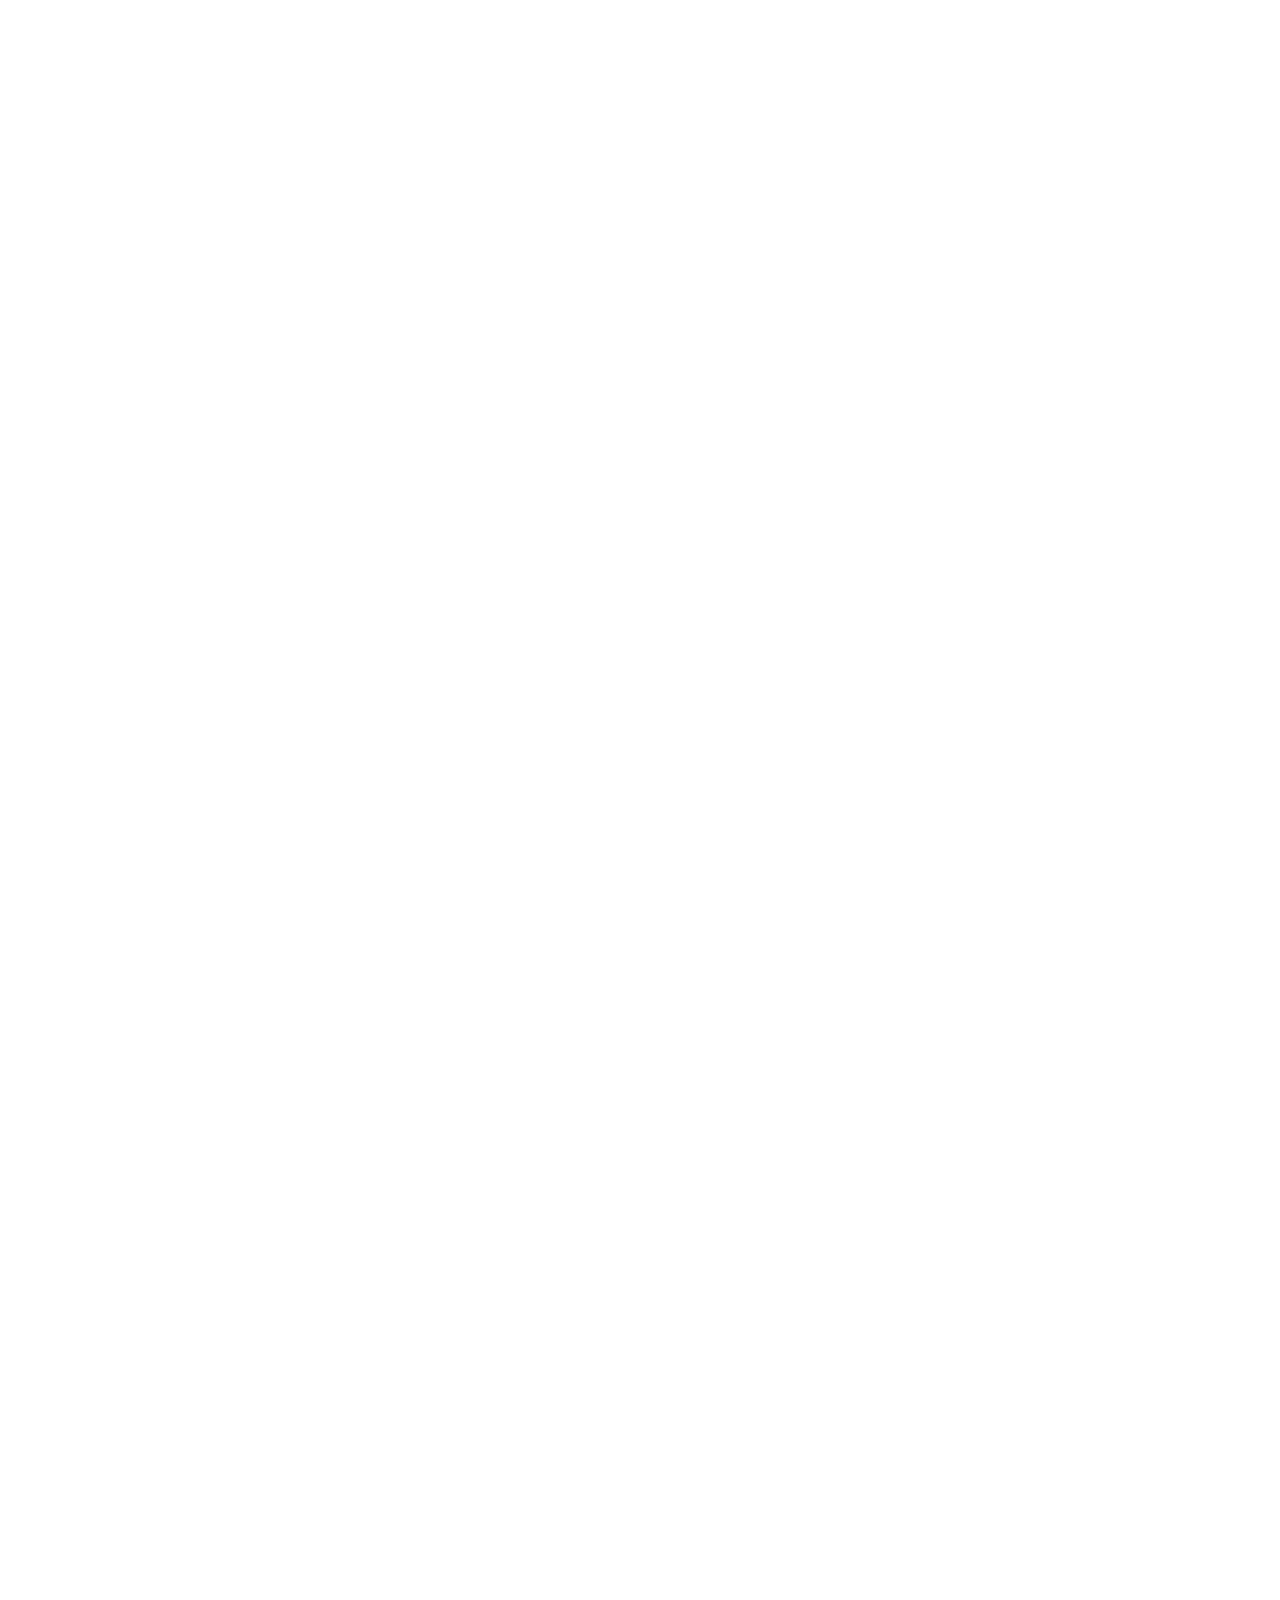
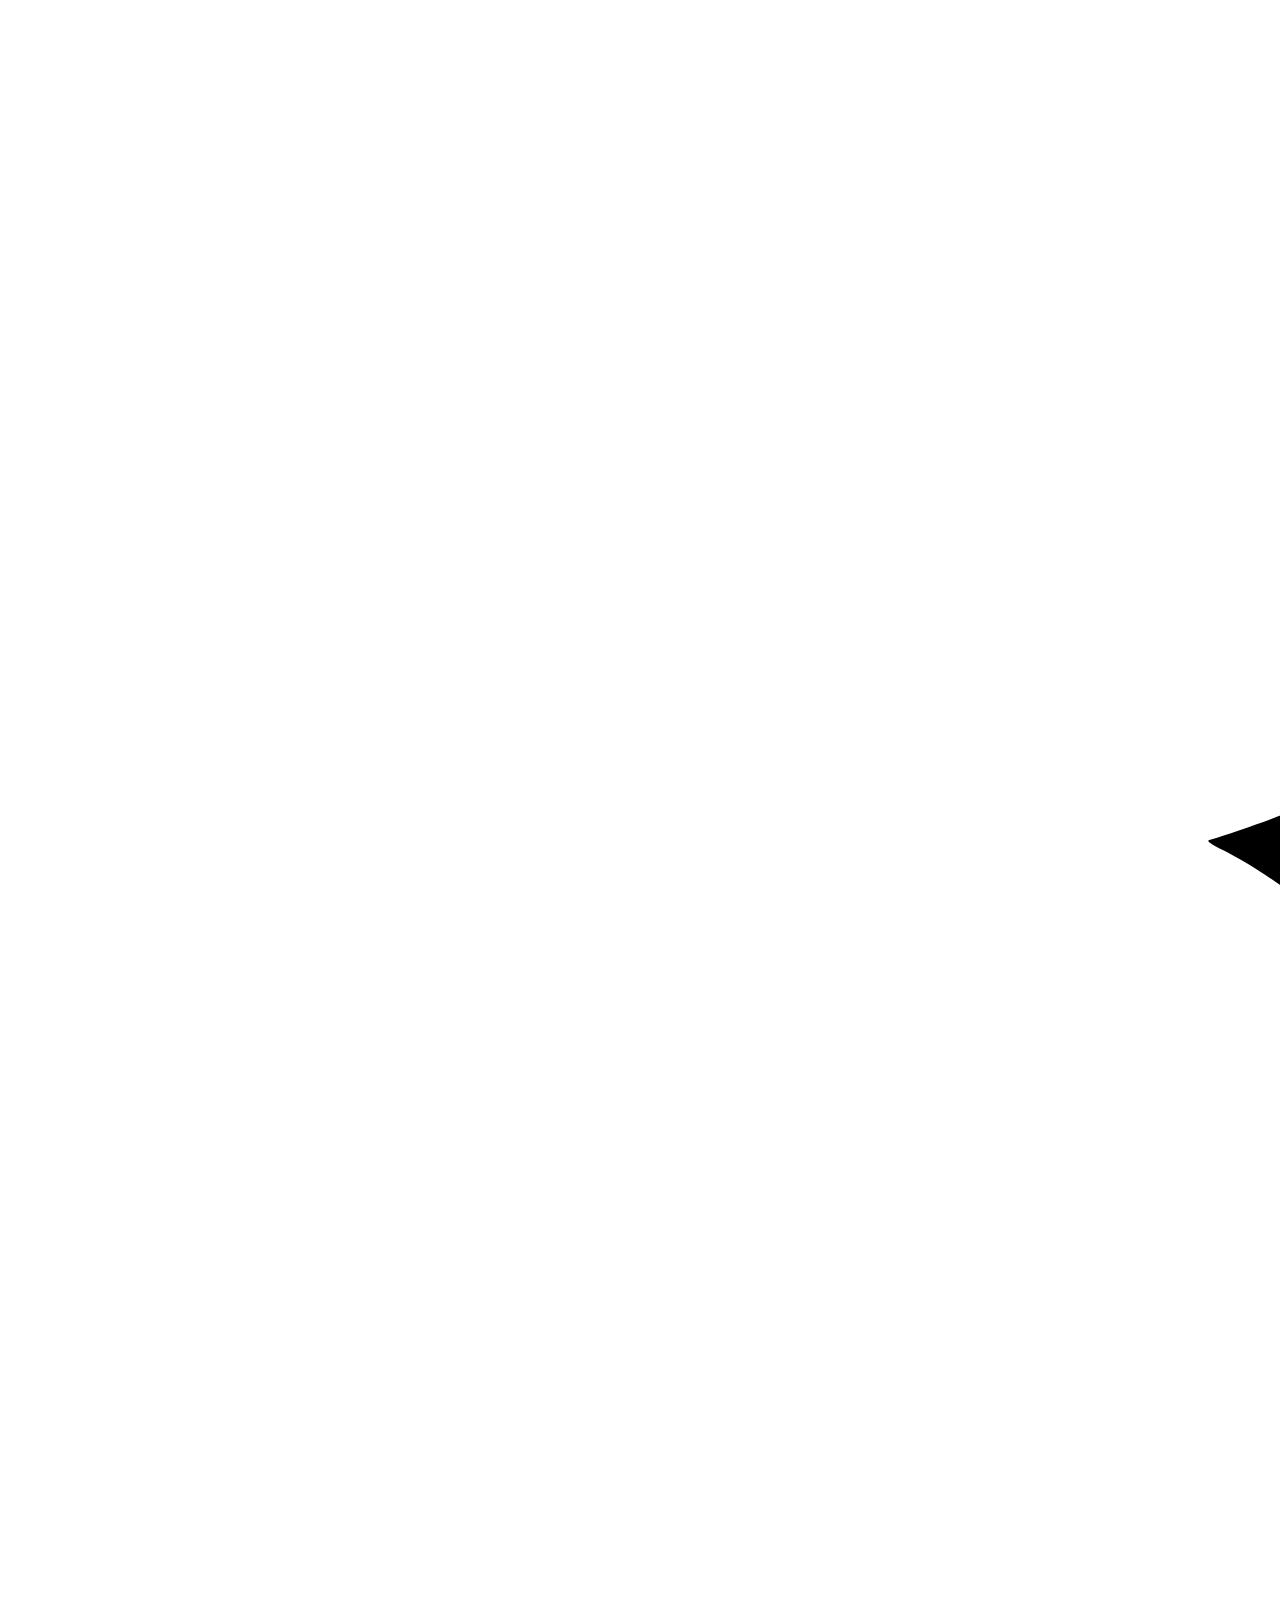
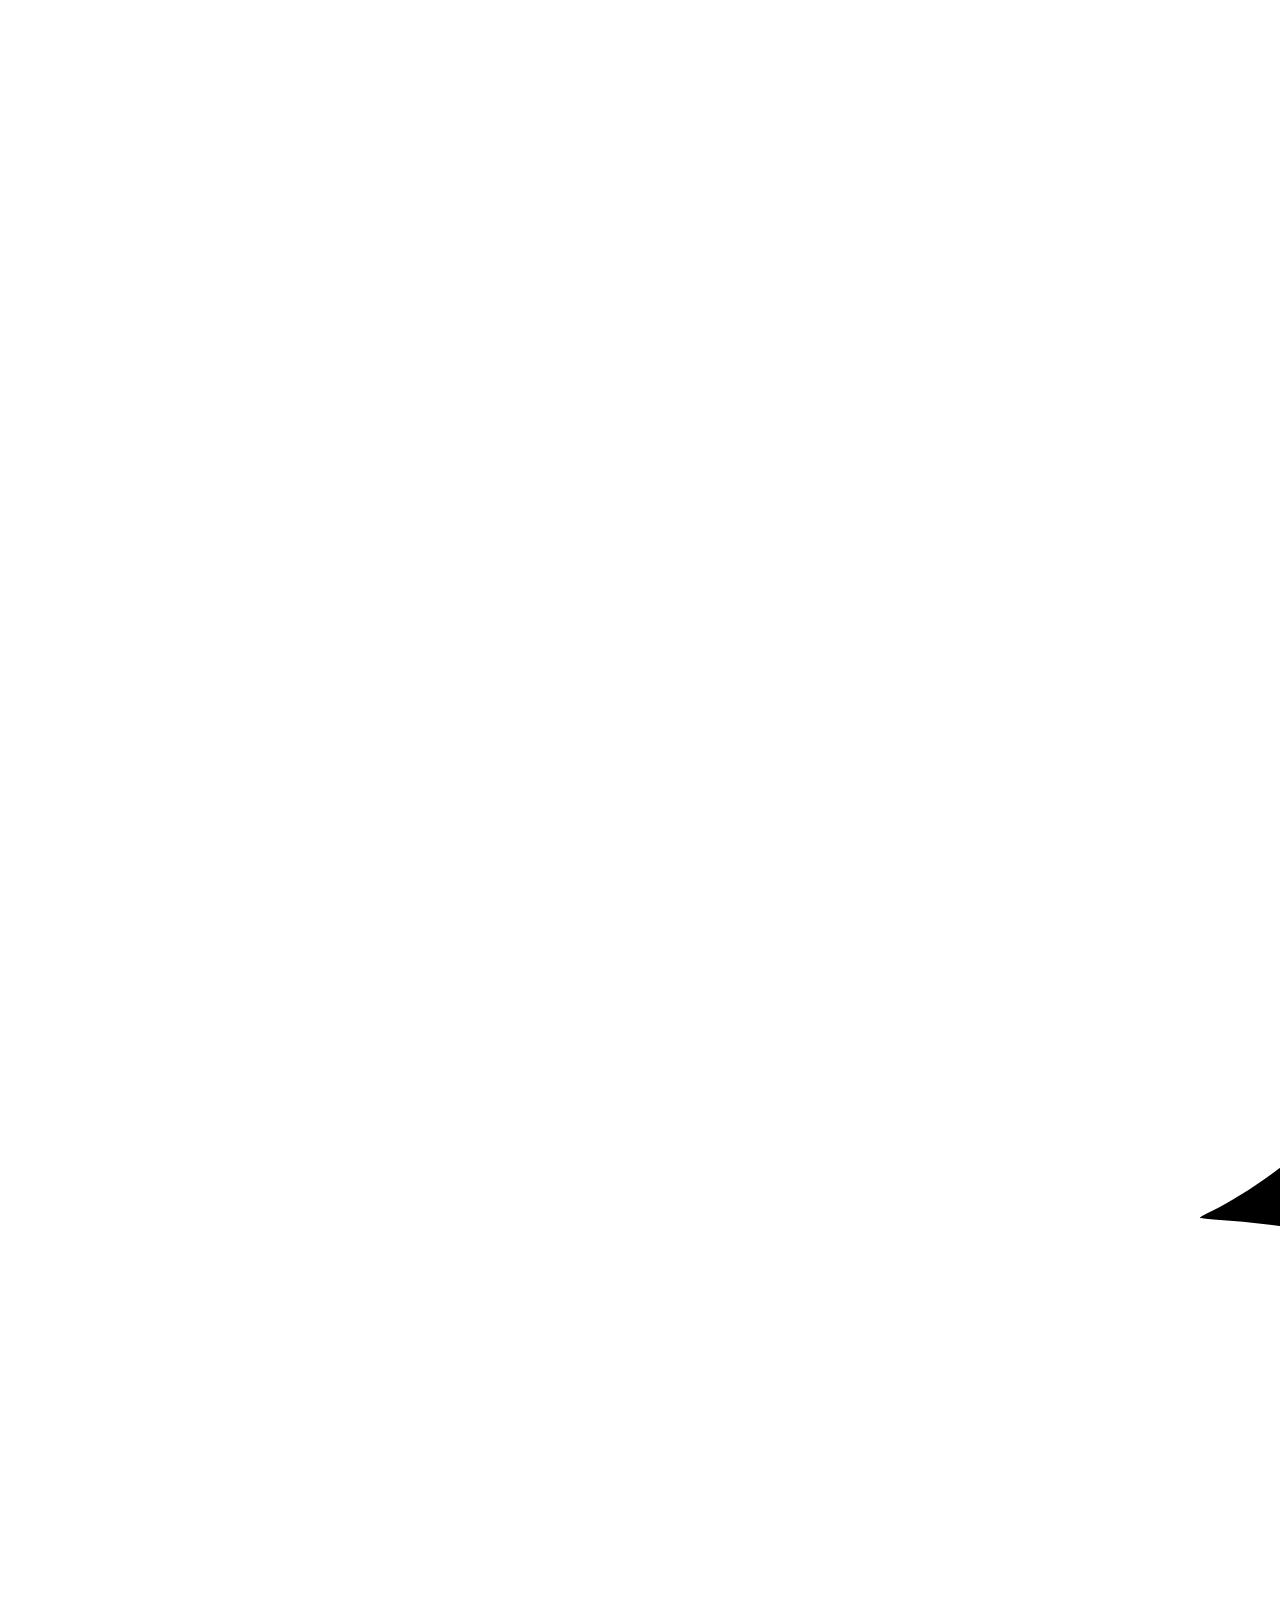
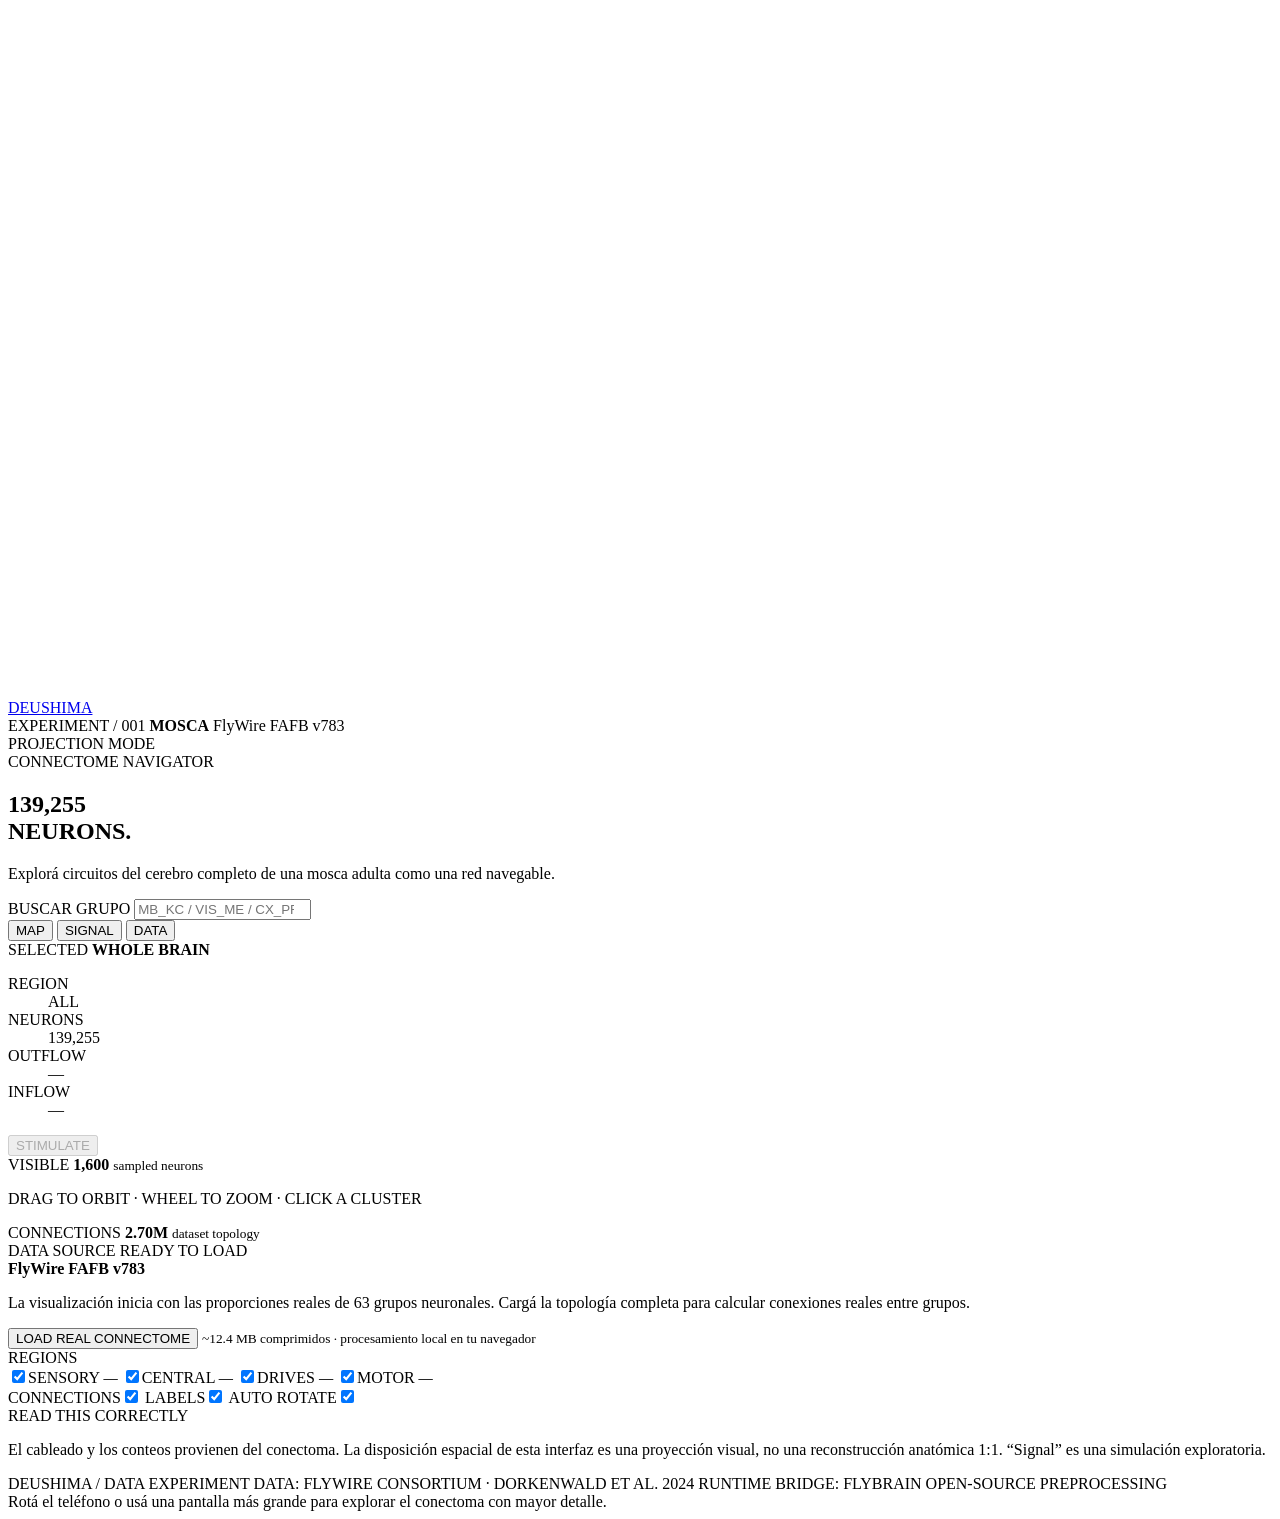
==== mosca/index.html @ bc93c28a "Add MOSCA connectome experiment page" ====
<!doctype html>
<html lang="es">
<head>
  <meta charset="utf-8">
  <meta name="viewport" content="width=device-width, initial-scale=1, viewport-fit=cover">
  <meta name="theme-color" content="#050506">
  <meta name="description" content="MOSCA — visualizador interactivo del conectoma FlyWire FAFB v783 por Deushima.">
  <title>MOSCA — Deushima / FlyWire Connectome</title>
  <script>
    (() => {
      try {
        const key = 'deushimaShutterTransition';
        if (sessionStorage.getItem(key) === 'pending') {
          sessionStorage.removeItem(key);
          document.documentElement.classList.add('is-shutter-entering');
        }
      } catch {}
    })();
  </script>
  <link rel="icon" type="image/svg+xml" href="../simbolo%20deushima.svg">
  <link rel="stylesheet" href="./style.css?v=20260912-1">
</head>
<body>
  <div class="transition" data-transition aria-hidden="true">
    <span class="transition__panel transition__panel--top"></span>
    <span class="transition__panel transition__panel--right"></span>
    <span class="transition__panel transition__panel--bottom"></span>
    <span class="transition__panel transition__panel--left"></span>
  </div>

  <div class="noise" aria-hidden="true"></div>
  <canvas id="brain" class="brain-canvas" aria-label="Visualización interactiva del conectoma de Drosophila"></canvas>

  <header class="topbar">
    <a class="brand" href="/" data-internal-link aria-label="Volver a Deushima">
      <img src="../simbolo%20deushima.svg" alt="" aria-hidden="true">
      <span>DEUSHIMA</span>
    </a>

    <div class="project-title">
      <span class="project-title__index">EXPERIMENT / 001</span>
      <strong>MOSCA</strong>
      <span>FlyWire FAFB v783</span>
    </div>

    <div class="live-state" data-live-state>
      <span class="live-state__dot"></span>
      <span data-live-copy>PROJECTION MODE</span>
    </div>
  </header>

  <main class="ui-shell">
    <aside class="panel panel--left">
      <div class="panel__eyebrow">CONNECTOME NAVIGATOR</div>
      <h1>139,255<br>NEURONS.</h1>
      <p class="panel__lede">Explorá circuitos del cerebro completo de una mosca adulta como una red navegable.</p>

      <label class="search">
        <span>BUSCAR GRUPO</span>
        <input id="search" type="search" autocomplete="off" spellcheck="false" placeholder="MB_KC / VIS_ME / CX_PFN">
      </label>
      <div id="searchResults" class="search-results" role="listbox" aria-label="Resultados"></div>

      <div class="mode-switch" aria-label="Modo de visualización">
        <button class="is-active" type="button" data-mode="map">MAP</button>
        <button type="button" data-mode="signal">SIGNAL</button>
        <button type="button" data-mode="data">DATA</button>
      </div>

      <section class="selection" data-selection>
        <span class="selection__kicker">SELECTED</span>
        <strong data-selected-name>WHOLE BRAIN</strong>
        <dl>
          <div><dt>REGION</dt><dd data-selected-region>ALL</dd></div>
          <div><dt>NEURONS</dt><dd data-selected-count>139,255</dd></div>
          <div><dt>OUTFLOW</dt><dd data-selected-out>—</dd></div>
          <div><dt>INFLOW</dt><dd data-selected-in>—</dd></div>
        </dl>
        <button class="stimulate" type="button" data-stimulate disabled>
          <span>STIMULATE</span>
          <i></i>
        </button>
      </section>
    </aside>

    <section class="viewport-hud" aria-live="polite">
      <div class="hud-stat hud-stat--left">
        <span>VISIBLE</span>
        <strong data-visible>1,600</strong>
        <small>sampled neurons</small>
      </div>
      <div class="hud-center">
        <div class="reticle" aria-hidden="true"><span></span><span></span></div>
        <p data-hint>DRAG TO ORBIT · WHEEL TO ZOOM · CLICK A CLUSTER</p>
      </div>
      <div class="hud-stat hud-stat--right">
        <span>CONNECTIONS</span>
        <strong data-edge-count>2.70M</strong>
        <small data-edge-copy>dataset topology</small>
      </div>
    </section>

    <aside class="panel panel--right">
      <section class="data-status">
        <div class="data-status__head">
          <span>DATA SOURCE</span>
          <span class="status-pill" data-status-pill>READY TO LOAD</span>
        </div>
        <strong>FlyWire FAFB v783</strong>
        <p data-load-copy>La visualización inicia con las proporciones reales de 63 grupos neuronales. Cargá la topología completa para calcular conexiones reales entre grupos.</p>
        <button class="load-data" type="button" data-load-real>
          <span data-load-label>LOAD REAL CONNECTOME</span>
          <span class="load-data__meter"><i data-load-meter></i></span>
        </button>
        <small class="data-status__note" data-load-note>~12.4 MB comprimidos · procesamiento local en tu navegador</small>
      </section>

      <section class="filters">
        <div class="filters__title">REGIONS</div>
        <label><input type="checkbox" checked data-region="sensory"><span class="swatch swatch--sensory"></span>SENSORY <em data-region-count="sensory">—</em></label>
        <label><input type="checkbox" checked data-region="central"><span class="swatch swatch--central"></span>CENTRAL <em data-region-count="central">—</em></label>
        <label><input type="checkbox" checked data-region="drives"><span class="swatch swatch--drives"></span>DRIVES <em data-region-count="drives">—</em></label>
        <label><input type="checkbox" checked data-region="motor"><span class="swatch swatch--motor"></span>MOTOR <em data-region-count="motor">—</em></label>
      </section>

      <section class="toggles">
        <label><span>CONNECTIONS</span><input type="checkbox" checked data-toggle="edges"><i></i></label>
        <label><span>LABELS</span><input type="checkbox" checked data-toggle="labels"><i></i></label>
        <label><span>AUTO ROTATE</span><input type="checkbox" checked data-toggle="rotate"><i></i></label>
      </section>

      <section class="science-note">
        <span>READ THIS CORRECTLY</span>
        <p>El cableado y los conteos provienen del conectoma. La disposición espacial de esta interfaz es una proyección visual, no una reconstrucción anatómica 1:1. “Signal” es una simulación exploratoria.</p>
      </section>
    </aside>
  </main>

  <footer class="footerbar">
    <span>DEUSHIMA / DATA EXPERIMENT</span>
    <span>DATA: FLYWIRE CONSORTIUM · DORKENWALD ET AL. 2024</span>
    <span>RUNTIME BRIDGE: FLYBRAIN OPEN-SOURCE PREPROCESSING</span>
  </footer>

  <div class="mobile-note">Rotá el teléfono o usá una pantalla más grande para explorar el conectoma con mayor detalle.</div>

  <script src="./app.js?v=20260912-1"></script>
</body>
</html>
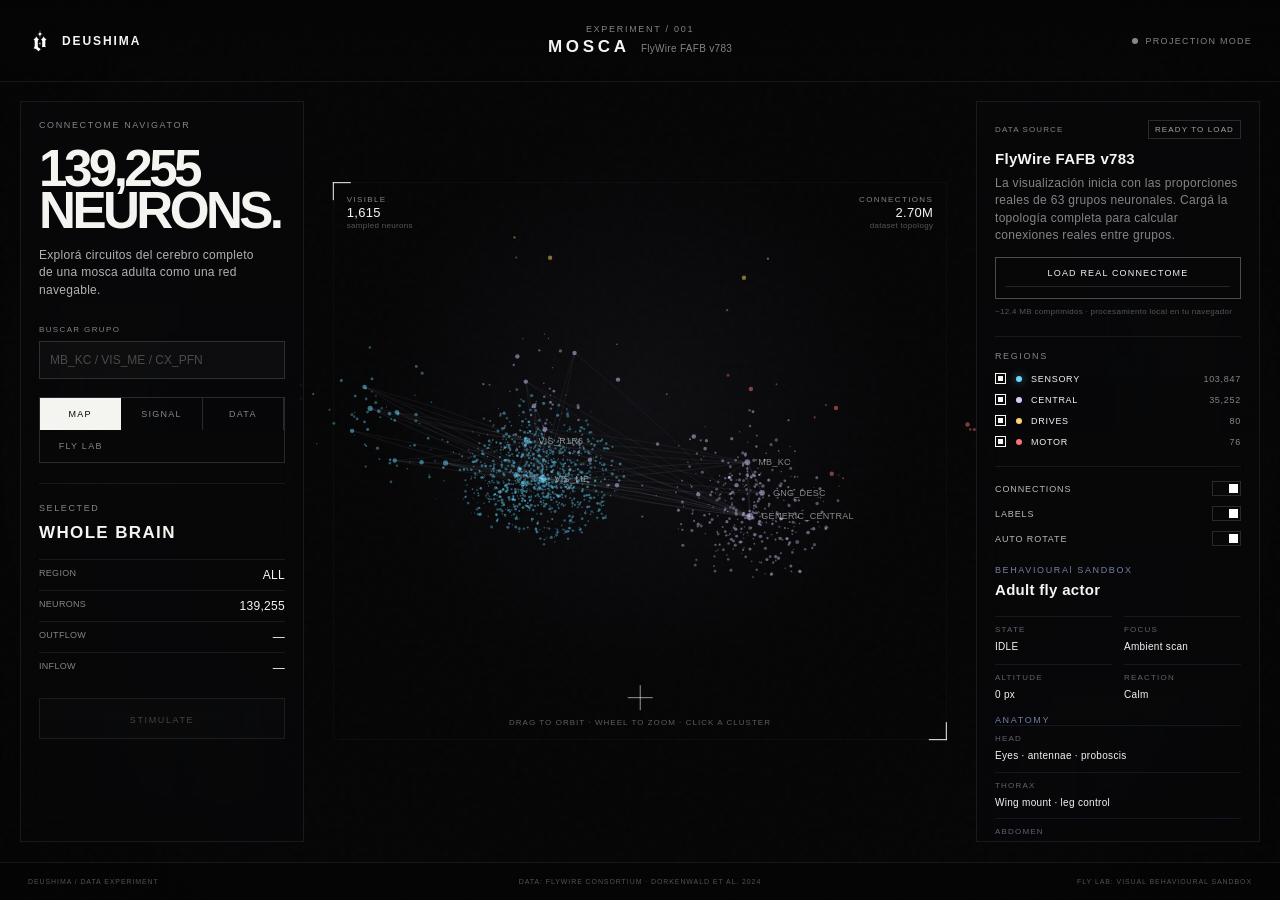
==== commit 9e55255d: "Integrate Fly Lab into MOSCA" ====
--- a/mosca/index.html
+++ b/mosca/index.html
@@ -19,6 +19,7 @@
   </script>
   <link rel="icon" type="image/svg+xml" href="../simbolo%20deushima.svg">
   <link rel="stylesheet" href="./style.css?v=20260912-1">
+  <link rel="stylesheet" href="./fly-lab.css?v=20260912-glow1">
 </head>
 <body>
   <div class="transition" data-transition aria-hidden="true">
@@ -51,11 +52,11 @@
 
   <main class="ui-shell">
     <aside class="panel panel--left">
-      <div class="panel__eyebrow">CONNECTOME NAVIGATOR</div>
-      <h1>139,255<br>NEURONS.</h1>
-      <p class="panel__lede">Explorá circuitos del cerebro completo de una mosca adulta como una red navegable.</p>
+      <div class="panel__eyebrow" data-panel-eyebrow>CONNECTOME NAVIGATOR</div>
+      <h1 data-panel-title>139,255<br>NEURONS.</h1>
+      <p class="panel__lede" data-panel-lede>Explorá circuitos del cerebro completo de una mosca adulta como una red navegable.</p>
 
-      <label class="search">
+      <label class="search" data-search-wrap>
         <span>BUSCAR GRUPO</span>
         <input id="search" type="search" autocomplete="off" spellcheck="false" placeholder="MB_KC / VIS_ME / CX_PFN">
       </label>
@@ -65,16 +66,17 @@
         <button class="is-active" type="button" data-mode="map">MAP</button>
         <button type="button" data-mode="signal">SIGNAL</button>
         <button type="button" data-mode="data">DATA</button>
+        <button type="button" data-mode="fly">FLY LAB</button>
       </div>
 
       <section class="selection" data-selection>
         <span class="selection__kicker">SELECTED</span>
         <strong data-selected-name>WHOLE BRAIN</strong>
         <dl>
-          <div><dt>REGION</dt><dd data-selected-region>ALL</dd></div>
-          <div><dt>NEURONS</dt><dd data-selected-count>139,255</dd></div>
-          <div><dt>OUTFLOW</dt><dd data-selected-out>—</dd></div>
-          <div><dt>INFLOW</dt><dd data-selected-in>—</dd></div>
+          <div><dt data-stat-label="1">REGION</dt><dd data-selected-region>ALL</dd></div>
+          <div><dt data-stat-label="2">NEURONS</dt><dd data-selected-count>139,255</dd></div>
+          <div><dt data-stat-label="3">OUTFLOW</dt><dd data-selected-out>—</dd></div>
+          <div><dt data-stat-label="4">INFLOW</dt><dd data-selected-in>—</dd></div>
         </dl>
         <button class="stimulate" type="button" data-stimulate disabled>
           <span>STIMULATE</span>
@@ -85,23 +87,23 @@
 
     <section class="viewport-hud" aria-live="polite">
       <div class="hud-stat hud-stat--left">
-        <span>VISIBLE</span>
+        <span data-left-label>VISIBLE</span>
         <strong data-visible>1,600</strong>
-        <small>sampled neurons</small>
+        <small data-left-copy>sampled neurons</small>
       </div>
       <div class="hud-center">
         <div class="reticle" aria-hidden="true"><span></span><span></span></div>
         <p data-hint>DRAG TO ORBIT · WHEEL TO ZOOM · CLICK A CLUSTER</p>
       </div>
       <div class="hud-stat hud-stat--right">
-        <span>CONNECTIONS</span>
+        <span data-right-label>CONNECTIONS</span>
         <strong data-edge-count>2.70M</strong>
         <small data-edge-copy>dataset topology</small>
       </div>
     </section>
 
     <aside class="panel panel--right">
-      <section class="data-status">
+      <section class="data-status" data-connectome-panel>
         <div class="data-status__head">
           <span>DATA SOURCE</span>
           <span class="status-pill" data-status-pill>READY TO LOAD</span>
@@ -115,7 +117,7 @@
         <small class="data-status__note" data-load-note>~12.4 MB comprimidos · procesamiento local en tu navegador</small>
       </section>
 
-      <section class="filters">
+      <section class="filters" data-connectome-panel>
         <div class="filters__title">REGIONS</div>
         <label><input type="checkbox" checked data-region="sensory"><span class="swatch swatch--sensory"></span>SENSORY <em data-region-count="sensory">—</em></label>
         <label><input type="checkbox" checked data-region="central"><span class="swatch swatch--central"></span>CENTRAL <em data-region-count="central">—</em></label>
@@ -123,15 +125,62 @@
         <label><input type="checkbox" checked data-region="motor"><span class="swatch swatch--motor"></span>MOTOR <em data-region-count="motor">—</em></label>
       </section>
 
-      <section class="toggles">
+      <section class="toggles" data-connectome-panel>
         <label><span>CONNECTIONS</span><input type="checkbox" checked data-toggle="edges"><i></i></label>
         <label><span>LABELS</span><input type="checkbox" checked data-toggle="labels"><i></i></label>
         <label><span>AUTO ROTATE</span><input type="checkbox" checked data-toggle="rotate"><i></i></label>
       </section>
 
+      <section class="fly-lab" data-fly-lab hidden>
+        <div class="fly-lab__head">
+          <span>BEHAVIOURAl SANDBOX</span>
+          <strong>Adult fly actor</strong>
+        </div>
+
+        <div class="fly-vitals">
+          <div><span>STATE</span><strong data-fly-state>IDLE</strong></div>
+          <div><span>FOCUS</span><strong data-fly-focus>Ambient scan</strong></div>
+          <div><span>ALTITUDE</span><strong data-fly-altitude>0 px</strong></div>
+          <div><span>REACTION</span><strong data-fly-reaction>Calm</strong></div>
+        </div>
+
+        <div class="fly-parts">
+          <div class="fly-parts__title">ANATOMY</div>
+          <div class="fly-parts__grid">
+            <div><span>HEAD</span><strong>Eyes · antennae · proboscis</strong></div>
+            <div><span>THORAX</span><strong>Wing mount · leg control</strong></div>
+            <div><span>ABDOMEN</span><strong>Balance · posture</strong></div>
+            <div><span>APPENDAGES</span><strong>2 wings · 6 legs</strong></div>
+          </div>
+        </div>
+
+        <label class="fly-range">
+          <div><span>AMBIENT BREEZE</span><small data-breeze-output>0%</small></div>
+          <input type="range" min="0" max="100" value="0" data-breeze-range>
+        </label>
+        <label class="fly-range">
+          <div><span>WIND DIRECTION</span><small data-wind-output>0</small></div>
+          <input type="range" min="-100" max="100" value="0" data-wind-dir>
+        </label>
+
+        <div class="fly-tools">
+          <div class="fly-tools__title">TOOLS</div>
+          <div class="fly-tools__grid">
+            <button type="button" data-fly-action="gust">Pulse breeze</button>
+            <button type="button" data-fly-action="throw">Throw object</button>
+            <button type="button" data-fly-action="food">Drop food</button>
+            <button type="button" data-fly-action="light">Flash light</button>
+            <button type="button" data-fly-action="obstacle">Add obstacle</button>
+            <button type="button" data-fly-action="clear">Clear scene</button>
+          </div>
+        </div>
+
+        <p class="fly-log" data-fly-log>Usá herramientas para alterar el entorno: brisa, objetos cercanos, comida, obstáculos o destellos. La reacción es una simulación conductual ligera.</p>
+      </section>
+
       <section class="science-note">
         <span>READ THIS CORRECTLY</span>
-        <p>El cableado y los conteos provienen del conectoma. La disposición espacial de esta interfaz es una proyección visual, no una reconstrucción anatómica 1:1. “Signal” es una simulación exploratoria.</p>
+        <p data-science-note>El cableado y los conteos provienen del conectoma. La disposición espacial de esta interfaz es una proyección visual, no una reconstrucción anatómica 1:1. “Signal” es una simulación exploratoria.</p>
       </section>
     </aside>
   </main>
@@ -139,11 +188,12 @@
   <footer class="footerbar">
     <span>DEUSHIMA / DATA EXPERIMENT</span>
     <span>DATA: FLYWIRE CONSORTIUM · DORKENWALD ET AL. 2024</span>
-    <span>RUNTIME BRIDGE: FLYBRAIN OPEN-SOURCE PREPROCESSING</span>
+    <span>FLY LAB: VISUAL BEHAVIOURAL SANDBOX</span>
   </footer>
 
   <div class="mobile-note">Rotá el teléfono o usá una pantalla más grande para explorar el conectoma con mayor detalle.</div>
 
   <script src="./app.js?v=20260912-1"></script>
+  <script src="./fly-lab.js?v=20260912-glow1"></script>
 </body>
 </html>
--- a/mosca/style.css
+++ b/mosca/style.css
@@ -0,0 +1,375 @@
+:root {
+  color-scheme: dark;
+  --bg: #050506;
+  --panel: rgba(7, 7, 9, 0.79);
+  --line: rgba(255, 255, 255, 0.14);
+  --line-soft: rgba(255, 255, 255, 0.075);
+  --text: #f4f4f1;
+  --muted: rgba(244, 244, 241, 0.53);
+  --sensory: #68d9ff;
+  --central: #d7ccff;
+  --drives: #ffd46b;
+  --motor: #ff6f78;
+  --ease: cubic-bezier(.2,.8,.2,1);
+}
+
+* { box-sizing: border-box; }
+html, body { width: 100%; min-height: 100%; }
+html { background: var(--bg); }
+body {
+  margin: 0;
+  min-height: 100svh;
+  overflow: hidden;
+  background:
+    radial-gradient(circle at 50% 45%, rgba(47, 48, 60, .17), transparent 33%),
+    #050506;
+  color: var(--text);
+  font-family: Inter, ui-sans-serif, -apple-system, BlinkMacSystemFont, "Segoe UI", sans-serif;
+  font-size: 12px;
+  letter-spacing: .025em;
+}
+button, input { font: inherit; }
+button, a { -webkit-tap-highlight-color: transparent; }
+button { color: inherit; }
+a { color: inherit; text-decoration: none; }
+
+.brain-canvas {
+  position: fixed;
+  inset: 0;
+  width: 100%;
+  height: 100%;
+  display: block;
+  cursor: grab;
+}
+.brain-canvas:active { cursor: grabbing; }
+
+.noise {
+  position: fixed;
+  inset: 0;
+  pointer-events: none;
+  z-index: 3;
+  opacity: .055;
+  mix-blend-mode: screen;
+  background-image: url("data:image/svg+xml,%3Csvg viewBox='0 0 180 180' xmlns='http://www.w3.org/2000/svg'%3E%3Cfilter id='n'%3E%3CfeTurbulence type='fractalNoise' baseFrequency='.82' numOctaves='4' stitchTiles='stitch'/%3E%3C/filter%3E%3Crect width='100%25' height='100%25' filter='url(%23n)' opacity='.32'/%3E%3C/svg%3E");
+}
+
+.topbar,
+.footerbar {
+  position: fixed;
+  left: 0;
+  right: 0;
+  z-index: 12;
+  display: grid;
+  align-items: center;
+  pointer-events: none;
+}
+.topbar {
+  top: 0;
+  grid-template-columns: 1fr auto 1fr;
+  min-height: 82px;
+  padding: 20px 28px;
+  border-bottom: 1px solid var(--line-soft);
+  background: linear-gradient(to bottom, rgba(5,5,6,.94), rgba(5,5,6,.26), transparent);
+}
+.brand {
+  justify-self: start;
+  display: inline-flex;
+  align-items: center;
+  gap: 10px;
+  font-weight: 700;
+  letter-spacing: .16em;
+  pointer-events: auto;
+}
+.brand img { width: 24px; height: 24px; filter: invert(1); }
+.project-title {
+  display: grid;
+  grid-template-columns: auto auto;
+  align-items: baseline;
+  column-gap: 11px;
+  text-align: center;
+}
+.project-title__index { grid-column: 1 / -1; color: var(--muted); font-size: 9px; letter-spacing: .19em; margin-bottom: 3px; }
+.project-title strong { font-size: 17px; letter-spacing: .22em; }
+.project-title > span:last-child { color: var(--muted); font-size: 10px; }
+.live-state {
+  justify-self: end;
+  display: inline-flex;
+  gap: 8px;
+  align-items: center;
+  font-size: 9px;
+  letter-spacing: .14em;
+  color: var(--muted);
+}
+.live-state__dot {
+  width: 6px;
+  height: 6px;
+  border-radius: 50%;
+  background: #888;
+  box-shadow: 0 0 14px rgba(255,255,255,.18);
+}
+.live-state.is-live { color: #dfffe9; }
+.live-state.is-live .live-state__dot { background: #6dff99; box-shadow: 0 0 18px rgba(109,255,153,.7); }
+
+.ui-shell { position: fixed; inset: 0; z-index: 8; pointer-events: none; }
+.panel {
+  position: absolute;
+  top: 101px;
+  bottom: 58px;
+  width: min(284px, 24vw);
+  padding: 18px;
+  pointer-events: auto;
+  overflow: auto;
+  scrollbar-width: none;
+  background: linear-gradient(180deg, rgba(8,8,10,.79), rgba(8,8,10,.52));
+  border: 1px solid var(--line-soft);
+  backdrop-filter: blur(18px) saturate(110%);
+}
+.panel::-webkit-scrollbar { display: none; }
+.panel--left { left: 20px; }
+.panel--right { right: 20px; }
+.panel__eyebrow,
+.filters__title,
+.selection__kicker,
+.science-note > span {
+  color: var(--muted);
+  font-size: 9px;
+  letter-spacing: .18em;
+}
+.panel h1 {
+  margin: 18px 0 14px;
+  font-size: clamp(36px, 4vw, 62px);
+  line-height: .83;
+  letter-spacing: -.07em;
+  font-weight: 600;
+}
+.panel__lede {
+  max-width: 220px;
+  margin: 0 0 26px;
+  color: rgba(244,244,241,.72);
+  line-height: 1.45;
+}
+
+.search { display: block; margin-bottom: 5px; }
+.search > span { display: block; margin-bottom: 7px; color: var(--muted); font-size: 8px; letter-spacing: .17em; }
+.search input {
+  width: 100%;
+  height: 38px;
+  border: 1px solid var(--line);
+  border-radius: 0;
+  outline: 0;
+  padding: 0 10px;
+  background: rgba(255,255,255,.025);
+  color: var(--text);
+  text-transform: uppercase;
+  transition: border-color .2s ease, background .2s ease;
+}
+.search input:focus { border-color: rgba(255,255,255,.42); background: rgba(255,255,255,.045); }
+.search input::placeholder { color: rgba(255,255,255,.25); }
+.search-results {
+  max-height: 164px;
+  overflow: auto;
+  border-inline: 1px solid var(--line-soft);
+  background: rgba(0,0,0,.52);
+}
+.search-results:empty { display: none; }
+.search-result {
+  width: 100%;
+  border: 0;
+  border-bottom: 1px solid var(--line-soft);
+  padding: 9px 10px;
+  display: flex;
+  justify-content: space-between;
+  gap: 10px;
+  background: transparent;
+  text-align: left;
+  cursor: pointer;
+}
+.search-result:hover { background: rgba(255,255,255,.06); }
+.search-result small { color: var(--muted); }
+
+.mode-switch {
+  display: grid;
+  grid-template-columns: repeat(3, 1fr);
+  margin: 18px 0 20px;
+  border: 1px solid var(--line);
+}
+.mode-switch button {
+  height: 32px;
+  border: 0;
+  border-right: 1px solid var(--line);
+  background: transparent;
+  color: var(--muted);
+  font-size: 9px;
+  letter-spacing: .14em;
+  cursor: pointer;
+}
+.mode-switch button:last-child { border-right: 0; }
+.mode-switch button.is-active { background: var(--text); color: #050506; }
+
+.selection {
+  padding-top: 16px;
+  border-top: 1px solid var(--line-soft);
+}
+.selection > strong { display: block; margin: 9px 0 16px; font-size: 17px; letter-spacing: .08em; overflow-wrap: anywhere; }
+.selection dl { margin: 0; }
+.selection dl > div { display: flex; justify-content: space-between; gap: 12px; padding: 8px 0; border-top: 1px solid var(--line-soft); }
+.selection dt { color: var(--muted); font-size: 9px; }
+.selection dd { margin: 0; font-variant-numeric: tabular-nums; }
+.stimulate {
+  position: relative;
+  width: 100%;
+  height: 41px;
+  margin-top: 15px;
+  border: 1px solid rgba(255,255,255,.32);
+  background: rgba(255,255,255,.04);
+  cursor: pointer;
+  overflow: hidden;
+}
+.stimulate:disabled { opacity: .25; cursor: default; }
+.stimulate span { position: relative; z-index: 2; font-size: 9px; letter-spacing: .18em; }
+.stimulate i { position: absolute; inset: 0; transform: translateX(-101%); background: rgba(255,255,255,.13); transition: transform .7s var(--ease); }
+.stimulate.is-firing i { transform: translateX(0); transition-duration: .12s; }
+
+.viewport-hud {
+  position: absolute;
+  left: 50%;
+  top: 50%;
+  width: min(48vw, 760px);
+  height: min(62vh, 640px);
+  transform: translate(-50%, -48%);
+  border: 1px solid rgba(255,255,255,.035);
+  pointer-events: none;
+}
+.viewport-hud::before,
+.viewport-hud::after {
+  content: "";
+  position: absolute;
+  width: 17px;
+  height: 17px;
+  border-color: rgba(255,255,255,.2);
+}
+.viewport-hud::before { left: -1px; top: -1px; border-left: 1px solid; border-top: 1px solid; }
+.viewport-hud::after { right: -1px; bottom: -1px; border-right: 1px solid; border-bottom: 1px solid; }
+.hud-stat { position: absolute; top: 12px; display: grid; gap: 1px; }
+.hud-stat--left { left: 13px; }
+.hud-stat--right { right: 13px; text-align: right; }
+.hud-stat span { color: var(--muted); font-size: 8px; letter-spacing: .17em; }
+.hud-stat strong { font-size: 13px; font-weight: 500; }
+.hud-stat small { color: rgba(255,255,255,.32); font-size: 8px; }
+.hud-center { position: absolute; left: 50%; bottom: 12px; transform: translateX(-50%); text-align: center; }
+.hud-center p { margin: 8px 0 0; color: rgba(255,255,255,.35); font-size: 8px; letter-spacing: .13em; white-space: nowrap; }
+.reticle { position: relative; width: 25px; height: 25px; margin: auto; }
+.reticle span::before, .reticle span::after { content: ""; position: absolute; background: rgba(255,255,255,.33); }
+.reticle span::before { left: 12px; top: 0; width: 1px; height: 25px; }
+.reticle span::after { top: 12px; left: 0; width: 25px; height: 1px; }
+
+.panel--right { display: flex; flex-direction: column; gap: 19px; }
+.data-status, .filters, .toggles, .science-note { border-top: 1px solid var(--line-soft); padding-top: 14px; }
+.data-status { border-top: 0; padding-top: 0; }
+.data-status__head { display: flex; justify-content: space-between; align-items: center; gap: 8px; margin-bottom: 11px; color: var(--muted); font-size: 8px; letter-spacing: .14em; }
+.status-pill { padding: 4px 6px; border: 1px solid var(--line); color: rgba(255,255,255,.63); }
+.status-pill.is-live { border-color: rgba(109,255,153,.42); color: #bfffd0; }
+.status-pill.is-error { border-color: rgba(255,111,120,.42); color: #ff9da4; }
+.data-status > strong { display: block; margin-bottom: 8px; font-size: 15px; }
+.data-status p { margin: 0 0 12px; color: var(--muted); line-height: 1.45; }
+.load-data {
+  width: 100%;
+  min-height: 42px;
+  border: 1px solid rgba(255,255,255,.28);
+  background: transparent;
+  cursor: pointer;
+  display: grid;
+  gap: 8px;
+  align-content: center;
+  padding: 8px 10px;
+}
+.load-data:disabled { cursor: default; opacity: .7; }
+.load-data > span:first-child { font-size: 9px; letter-spacing: .13em; }
+.load-data__meter { display: block; height: 1px; background: rgba(255,255,255,.12); overflow: hidden; }
+.load-data__meter i { display: block; width: 0%; height: 100%; background: var(--text); transition: width .2s ease; }
+.data-status__note { display: block; margin-top: 8px; color: rgba(255,255,255,.32); font-size: 8px; line-height: 1.35; }
+
+.filters { display: grid; gap: 10px; }
+.filters__title { margin-bottom: 2px; }
+.filters label { display: grid; grid-template-columns: 14px 8px 1fr auto; gap: 7px; align-items: center; cursor: pointer; font-size: 9px; letter-spacing: .08em; }
+.filters input { appearance: none; width: 11px; height: 11px; margin: 0; border: 1px solid rgba(255,255,255,.28); }
+.filters input:checked { background: var(--text); box-shadow: inset 0 0 0 2px #08080a; }
+.filters em { color: var(--muted); font-style: normal; font-variant-numeric: tabular-nums; }
+.swatch { width: 6px; height: 6px; border-radius: 50%; }
+.swatch--sensory { background: var(--sensory); box-shadow: 0 0 8px color-mix(in srgb, var(--sensory) 60%, transparent); }
+.swatch--central { background: var(--central); }
+.swatch--drives { background: var(--drives); }
+.swatch--motor { background: var(--motor); }
+
+.toggles { display: grid; gap: 10px; }
+.toggles label { display: flex; justify-content: space-between; align-items: center; gap: 12px; color: rgba(255,255,255,.72); font-size: 9px; letter-spacing: .1em; cursor: pointer; }
+.toggles input { position: absolute; opacity: 0; pointer-events: none; }
+.toggles i { position: relative; width: 29px; height: 15px; border: 1px solid var(--line); }
+.toggles i::after { content: ""; position: absolute; left: 2px; top: 2px; width: 9px; height: 9px; background: rgba(255,255,255,.28); transition: transform .25s var(--ease), background .25s ease; }
+.toggles input:checked + i::after { transform: translateX(14px); background: #fff; }
+
+.science-note { margin-top: auto; }
+.science-note p { margin: 8px 0 0; color: rgba(255,255,255,.42); font-size: 9px; line-height: 1.45; }
+
+.footerbar {
+  bottom: 0;
+  min-height: 38px;
+  grid-template-columns: 1fr auto 1fr;
+  gap: 18px;
+  padding: 0 28px;
+  border-top: 1px solid var(--line-soft);
+  background: rgba(5,5,6,.82);
+  color: rgba(255,255,255,.31);
+  font-size: 7px;
+  letter-spacing: .13em;
+}
+.footerbar span:nth-child(2) { text-align: center; }
+.footerbar span:last-child { text-align: right; }
+
+.mobile-note { display: none; }
+
+.transition { position: fixed; inset: 0; z-index: 100; pointer-events: none; }
+.transition__panel { position: absolute; background: #000; transition: transform .72s var(--ease); }
+.transition__panel--top, .transition__panel--bottom { left: 0; width: 100%; height: 50%; }
+.transition__panel--top { top: 0; transform: translateY(-101%); }
+.transition__panel--bottom { bottom: 0; transform: translateY(101%); }
+.transition__panel--left, .transition__panel--right { top: 0; height: 100%; width: 50%; }
+.transition__panel--left { left: 0; transform: translateX(-101%); }
+.transition__panel--right { right: 0; transform: translateX(101%); }
+body.is-leaving .transition__panel { transform: translate(0,0); }
+html.is-shutter-entering .transition__panel { transform: translate(0,0); animation: shutter-open .9s .08s var(--ease) both; }
+@keyframes shutter-open {
+  0% { transform: translate(0,0); }
+  100% { transform: var(--open-transform); }
+}
+html.is-shutter-entering .transition__panel--top { --open-transform: translateY(-101%); }
+html.is-shutter-entering .transition__panel--bottom { --open-transform: translateY(101%); }
+html.is-shutter-entering .transition__panel--left { --open-transform: translateX(-101%); }
+html.is-shutter-entering .transition__panel--right { --open-transform: translateX(101%); }
+
+@media (max-width: 1080px) {
+  .panel { width: 238px; }
+  .viewport-hud { width: 44vw; }
+  .footerbar span:last-child { display: none; }
+  .footerbar { grid-template-columns: 1fr 1fr; }
+}
+
+@media (max-width: 780px) {
+  body { overflow: auto; }
+  .topbar { grid-template-columns: 1fr auto; padding: 16px; min-height: 68px; }
+  .project-title { display: none; }
+  .live-state { font-size: 8px; }
+  .panel--right { display: none; }
+  .panel--left { top: auto; left: 12px; right: 12px; bottom: 50px; width: auto; max-height: 42vh; }
+  .panel h1 { display: none; }
+  .panel__lede { margin-bottom: 14px; }
+  .viewport-hud { top: 37%; width: 88vw; height: 42vh; }
+  .hud-center p { display: none; }
+  .footerbar { padding: 0 14px; grid-template-columns: 1fr; }
+  .footerbar span:nth-child(2) { display: none; }
+  .mobile-note { display: block; position: fixed; top: 76px; left: 14px; right: 14px; z-index: 10; color: rgba(255,255,255,.35); font-size: 8px; line-height: 1.4; pointer-events: none; }
+}
+
+@media (prefers-reduced-motion: reduce) {
+  *, *::before, *::after { scroll-behavior: auto !important; animation-duration: .01ms !important; animation-iteration-count: 1 !important; transition-duration: .01ms !important; }
+}
--- a/mosca/fly-lab.css
+++ b/mosca/fly-lab.css
@@ -0,0 +1,107 @@
+/* FLY LAB / glowing terminal layer */
+.fly-lab-stage {
+  position: fixed;
+  inset: 0;
+  width: 100%;
+  height: 100%;
+  z-index: 4;
+  display: none;
+  touch-action: none;
+  cursor: crosshair;
+}
+body.is-fly-mode .fly-lab-stage { display: block; }
+body.is-fly-mode {
+  background:
+    radial-gradient(circle at 50% 42%, rgba(56,78,130,.16), transparent 28%),
+    linear-gradient(180deg,#050607 0%,#030304 100%);
+}
+body.is-fly-mode .brain-canvas { opacity: 0; pointer-events: none; }
+body.is-fly-mode .noise { opacity: .085; }
+body.is-fly-mode .viewport-hud {
+  border-color: rgba(96,126,226,.13);
+  box-shadow: inset 0 0 0 1px rgba(255,255,255,.012), 0 0 70px rgba(27,62,174,.08);
+}
+body.is-fly-mode .panel,
+body.is-fly-mode .topbar,
+body.is-fly-mode .footerbar {
+  background: linear-gradient(180deg,rgba(4,5,8,.89),rgba(4,5,8,.62));
+  border-color: rgba(126,152,255,.11);
+}
+body.is-fly-mode .mode-switch { grid-template-columns: repeat(4,1fr); }
+body.is-fly-mode .mode-switch button.is-active {
+  background: linear-gradient(180deg,#edf3ff,#fff);
+  color: #050607;
+  box-shadow: 0 0 25px rgba(255,255,255,.12);
+}
+body.is-fly-mode .live-state { color: rgba(205,225,255,.82); }
+body.is-fly-mode .live-state__dot {
+  background:#9cd0ff;
+  box-shadow:0 0 16px rgba(121,182,255,.7),0 0 42px rgba(121,182,255,.34);
+}
+body.is-fly-mode .panel__eyebrow,
+body.is-fly-mode .selection__kicker,
+body.is-fly-mode .fly-tools__title,
+body.is-fly-mode .fly-parts__title,
+body.is-fly-mode .science-note>span { color:rgba(175,197,255,.68); }
+body.is-fly-mode [data-selected-name],
+body.is-fly-mode .project-title strong {
+  text-shadow:0 0 18px rgba(255,255,255,.1),0 0 35px rgba(100,150,255,.12);
+}
+body.is-fly-mode [data-connectome-panel] { display:none!important; }
+body.is-fly-mode [data-search-wrap] { opacity:.25; pointer-events:none; }
+body.is-fly-mode [data-stimulate] { display:none; }
+
+.fly-lab {
+  display:grid;
+  gap:14px;
+  border-top:0!important;
+  padding-top:0!important;
+}
+.fly-lab__head {
+  display:grid;
+  gap:6px;
+  padding-bottom:4px;
+}
+.fly-lab__head span,
+.fly-tools__title,
+.fly-parts__title {
+  color:rgba(175,197,255,.64);
+  font-size:9px;
+  letter-spacing:.18em;
+}
+.fly-lab__head strong { font-size:15px; font-weight:600; }
+.fly-vitals { display:grid; grid-template-columns:1fr 1fr; gap:10px 12px; }
+.fly-vitals div,.fly-parts__grid div { border-top:1px solid rgba(126,152,255,.11); padding-top:8px; }
+.fly-vitals span,.fly-parts span,.fly-range span {
+  display:block;color:rgba(214,227,255,.42);font-size:8px;letter-spacing:.15em;
+}
+.fly-vitals strong,.fly-parts strong {
+  display:block;margin-top:6px;font-size:10px;line-height:1.35;font-weight:500;
+}
+.fly-parts__grid { display:grid; gap:9px; }
+.fly-range { display:grid; gap:8px; }
+.fly-range div { display:flex; justify-content:space-between; align-items:center; gap:8px; }
+.fly-range small { color:rgba(235,243,255,.78);font-size:9px; }
+.fly-range input { width:100%; accent-color:#dceaff; }
+.fly-tools__grid { display:grid;grid-template-columns:1fr 1fr;gap:8px; }
+.fly-tools__grid button {
+  min-height:34px;
+  border:1px solid rgba(126,152,255,.18);
+  background:rgba(9,12,22,.48);
+  cursor:pointer;text-align:left;padding:8px 9px;
+  font-size:9px;letter-spacing:.1em;
+  transition:border-color .2s ease,background .2s ease,transform .2s ease,box-shadow .2s ease;
+}
+.fly-tools__grid button:hover {
+  border-color:rgba(175,200,255,.36);
+  background:rgba(18,25,47,.7);
+  transform:translateY(-1px);
+  box-shadow:0 0 28px rgba(101,146,255,.09);
+}
+.fly-log { margin:0;color:rgba(214,227,255,.48);font-size:9px;line-height:1.45; }
+body.is-fly-mode .science-note p { color:rgba(214,227,255,.46); }
+
+@media(max-width:780px){
+  body.is-fly-mode .panel--left{max-height:47vh}
+  body.is-fly-mode .mode-switch{grid-template-columns:repeat(4,1fr)}
+}
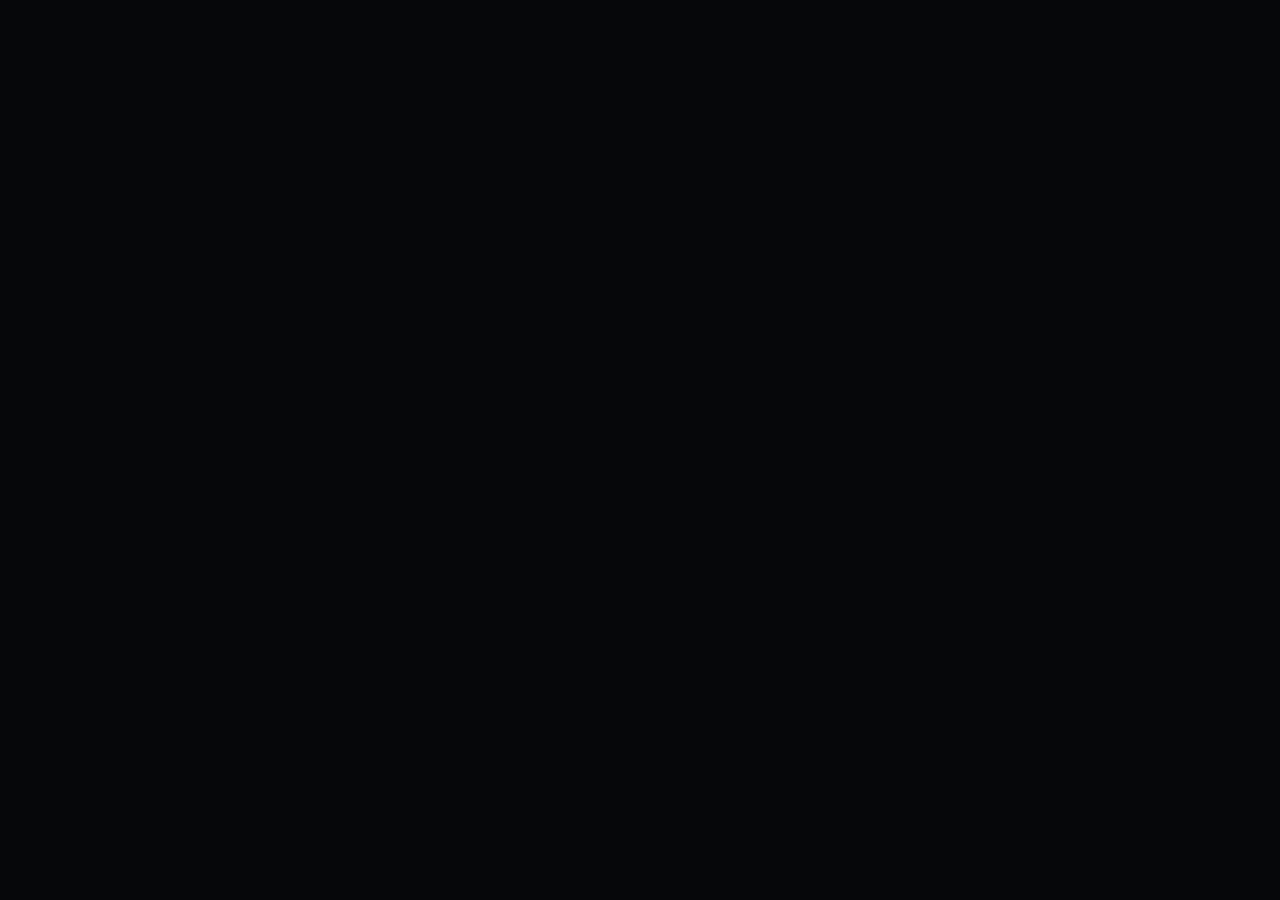
==== commit e4ebce14: "Mirror FLYBRAIN experiment at /mosca" ====
--- a/mosca/index.html
+++ b/mosca/index.html
@@ -1,199 +1,28 @@
 <!doctype html>
-<html lang="es">
+<html lang="en">
 <head>
   <meta charset="utf-8">
   <meta name="viewport" content="width=device-width, initial-scale=1, viewport-fit=cover">
-  <meta name="theme-color" content="#050506">
-  <meta name="description" content="MOSCA — visualizador interactivo del conectoma FlyWire FAFB v783 por Deushima.">
-  <title>MOSCA — Deushima / FlyWire Connectome</title>
-  <script>
-    (() => {
-      try {
-        const key = 'deushimaShutterTransition';
-        if (sessionStorage.getItem(key) === 'pending') {
-          sessionStorage.removeItem(key);
-          document.documentElement.classList.add('is-shutter-entering');
-        }
-      } catch {}
-    })();
-  </script>
-  <link rel="icon" type="image/svg+xml" href="../simbolo%20deushima.svg">
-  <link rel="stylesheet" href="./style.css?v=20260912-1">
-  <link rel="stylesheet" href="./fly-lab.css?v=20260912-glow1">
+  <meta name="theme-color" content="#06070a">
+  <meta name="description" content="FLYBRAIN — 165,122 neurons of a real fruit fly connectome, mirrored on Deushima.">
+  <title>FLYBRAIN — Deushima</title>
+  <style>
+    html,body{margin:0;width:100%;height:100%;background:#06070a;overflow:hidden}
+    body{min-height:100dvh}
+    .flybrain-frame{position:fixed;inset:0;width:100%;height:100%;height:100dvh;border:0;display:block;background:#06070a}
+    .fallback{position:fixed;inset:0;display:grid;place-items:center;background:#06070a;color:#e2eaf1;font:14px/1.5 ui-monospace,SFMono-Regular,Menlo,monospace;z-index:-1;text-align:center;padding:24px}
+    .fallback a{color:#7deaff}
+  </style>
 </head>
 <body>
-  <div class="transition" data-transition aria-hidden="true">
-    <span class="transition__panel transition__panel--top"></span>
-    <span class="transition__panel transition__panel--right"></span>
-    <span class="transition__panel transition__panel--bottom"></span>
-    <span class="transition__panel transition__panel--left"></span>
-  </div>
-
-  <div class="noise" aria-hidden="true"></div>
-  <canvas id="brain" class="brain-canvas" aria-label="Visualización interactiva del conectoma de Drosophila"></canvas>
-
-  <header class="topbar">
-    <a class="brand" href="/" data-internal-link aria-label="Volver a Deushima">
-      <img src="../simbolo%20deushima.svg" alt="" aria-hidden="true">
-      <span>DEUSHIMA</span>
-    </a>
-
-    <div class="project-title">
-      <span class="project-title__index">EXPERIMENT / 001</span>
-      <strong>MOSCA</strong>
-      <span>FlyWire FAFB v783</span>
-    </div>
-
-    <div class="live-state" data-live-state>
-      <span class="live-state__dot"></span>
-      <span data-live-copy>PROJECTION MODE</span>
-    </div>
-  </header>
-
-  <main class="ui-shell">
-    <aside class="panel panel--left">
-      <div class="panel__eyebrow" data-panel-eyebrow>CONNECTOME NAVIGATOR</div>
-      <h1 data-panel-title>139,255<br>NEURONS.</h1>
-      <p class="panel__lede" data-panel-lede>Explorá circuitos del cerebro completo de una mosca adulta como una red navegable.</p>
-
-      <label class="search" data-search-wrap>
-        <span>BUSCAR GRUPO</span>
-        <input id="search" type="search" autocomplete="off" spellcheck="false" placeholder="MB_KC / VIS_ME / CX_PFN">
-      </label>
-      <div id="searchResults" class="search-results" role="listbox" aria-label="Resultados"></div>
-
-      <div class="mode-switch" aria-label="Modo de visualización">
-        <button class="is-active" type="button" data-mode="map">MAP</button>
-        <button type="button" data-mode="signal">SIGNAL</button>
-        <button type="button" data-mode="data">DATA</button>
-        <button type="button" data-mode="fly">FLY LAB</button>
-      </div>
-
-      <section class="selection" data-selection>
-        <span class="selection__kicker">SELECTED</span>
-        <strong data-selected-name>WHOLE BRAIN</strong>
-        <dl>
-          <div><dt data-stat-label="1">REGION</dt><dd data-selected-region>ALL</dd></div>
-          <div><dt data-stat-label="2">NEURONS</dt><dd data-selected-count>139,255</dd></div>
-          <div><dt data-stat-label="3">OUTFLOW</dt><dd data-selected-out>—</dd></div>
-          <div><dt data-stat-label="4">INFLOW</dt><dd data-selected-in>—</dd></div>
-        </dl>
-        <button class="stimulate" type="button" data-stimulate disabled>
-          <span>STIMULATE</span>
-          <i></i>
-        </button>
-      </section>
-    </aside>
-
-    <section class="viewport-hud" aria-live="polite">
-      <div class="hud-stat hud-stat--left">
-        <span data-left-label>VISIBLE</span>
-        <strong data-visible>1,600</strong>
-        <small data-left-copy>sampled neurons</small>
-      </div>
-      <div class="hud-center">
-        <div class="reticle" aria-hidden="true"><span></span><span></span></div>
-        <p data-hint>DRAG TO ORBIT · WHEEL TO ZOOM · CLICK A CLUSTER</p>
-      </div>
-      <div class="hud-stat hud-stat--right">
-        <span data-right-label>CONNECTIONS</span>
-        <strong data-edge-count>2.70M</strong>
-        <small data-edge-copy>dataset topology</small>
-      </div>
-    </section>
-
-    <aside class="panel panel--right">
-      <section class="data-status" data-connectome-panel>
-        <div class="data-status__head">
-          <span>DATA SOURCE</span>
-          <span class="status-pill" data-status-pill>READY TO LOAD</span>
-        </div>
-        <strong>FlyWire FAFB v783</strong>
-        <p data-load-copy>La visualización inicia con las proporciones reales de 63 grupos neuronales. Cargá la topología completa para calcular conexiones reales entre grupos.</p>
-        <button class="load-data" type="button" data-load-real>
-          <span data-load-label>LOAD REAL CONNECTOME</span>
-          <span class="load-data__meter"><i data-load-meter></i></span>
-        </button>
-        <small class="data-status__note" data-load-note>~12.4 MB comprimidos · procesamiento local en tu navegador</small>
-      </section>
-
-      <section class="filters" data-connectome-panel>
-        <div class="filters__title">REGIONS</div>
-        <label><input type="checkbox" checked data-region="sensory"><span class="swatch swatch--sensory"></span>SENSORY <em data-region-count="sensory">—</em></label>
-        <label><input type="checkbox" checked data-region="central"><span class="swatch swatch--central"></span>CENTRAL <em data-region-count="central">—</em></label>
-        <label><input type="checkbox" checked data-region="drives"><span class="swatch swatch--drives"></span>DRIVES <em data-region-count="drives">—</em></label>
-        <label><input type="checkbox" checked data-region="motor"><span class="swatch swatch--motor"></span>MOTOR <em data-region-count="motor">—</em></label>
-      </section>
-
-      <section class="toggles" data-connectome-panel>
-        <label><span>CONNECTIONS</span><input type="checkbox" checked data-toggle="edges"><i></i></label>
-        <label><span>LABELS</span><input type="checkbox" checked data-toggle="labels"><i></i></label>
-        <label><span>AUTO ROTATE</span><input type="checkbox" checked data-toggle="rotate"><i></i></label>
-      </section>
-
-      <section class="fly-lab" data-fly-lab hidden>
-        <div class="fly-lab__head">
-          <span>BEHAVIOURAl SANDBOX</span>
-          <strong>Adult fly actor</strong>
-        </div>
-
-        <div class="fly-vitals">
-          <div><span>STATE</span><strong data-fly-state>IDLE</strong></div>
-          <div><span>FOCUS</span><strong data-fly-focus>Ambient scan</strong></div>
-          <div><span>ALTITUDE</span><strong data-fly-altitude>0 px</strong></div>
-          <div><span>REACTION</span><strong data-fly-reaction>Calm</strong></div>
-        </div>
-
-        <div class="fly-parts">
-          <div class="fly-parts__title">ANATOMY</div>
-          <div class="fly-parts__grid">
-            <div><span>HEAD</span><strong>Eyes · antennae · proboscis</strong></div>
-            <div><span>THORAX</span><strong>Wing mount · leg control</strong></div>
-            <div><span>ABDOMEN</span><strong>Balance · posture</strong></div>
-            <div><span>APPENDAGES</span><strong>2 wings · 6 legs</strong></div>
-          </div>
-        </div>
-
-        <label class="fly-range">
-          <div><span>AMBIENT BREEZE</span><small data-breeze-output>0%</small></div>
-          <input type="range" min="0" max="100" value="0" data-breeze-range>
-        </label>
-        <label class="fly-range">
-          <div><span>WIND DIRECTION</span><small data-wind-output>0</small></div>
-          <input type="range" min="-100" max="100" value="0" data-wind-dir>
-        </label>
-
-        <div class="fly-tools">
-          <div class="fly-tools__title">TOOLS</div>
-          <div class="fly-tools__grid">
-            <button type="button" data-fly-action="gust">Pulse breeze</button>
-            <button type="button" data-fly-action="throw">Throw object</button>
-            <button type="button" data-fly-action="food">Drop food</button>
-            <button type="button" data-fly-action="light">Flash light</button>
-            <button type="button" data-fly-action="obstacle">Add obstacle</button>
-            <button type="button" data-fly-action="clear">Clear scene</button>
-          </div>
-        </div>
-
-        <p class="fly-log" data-fly-log>Usá herramientas para alterar el entorno: brisa, objetos cercanos, comida, obstáculos o destellos. La reacción es una simulación conductual ligera.</p>
-      </section>
-
-      <section class="science-note">
-        <span>READ THIS CORRECTLY</span>
-        <p data-science-note>El cableado y los conteos provienen del conectoma. La disposición espacial de esta interfaz es una proyección visual, no una reconstrucción anatómica 1:1. “Signal” es una simulación exploratoria.</p>
-      </section>
-    </aside>
-  </main>
-
-  <footer class="footerbar">
-    <span>DEUSHIMA / DATA EXPERIMENT</span>
-    <span>DATA: FLYWIRE CONSORTIUM · DORKENWALD ET AL. 2024</span>
-    <span>FLY LAB: VISUAL BEHAVIOURAL SANDBOX</span>
-  </footer>
-
-  <div class="mobile-note">Rotá el teléfono o usá una pantalla más grande para explorar el conectoma con mayor detalle.</div>
-
-  <script src="./app.js?v=20260912-1"></script>
-  <script src="./fly-lab.js?v=20260912-glow1"></script>
+  <div class="fallback">FLYBRAIN<br><a href="https://flybrain.online/">open original experiment</a></div>
+  <iframe
+    class="flybrain-frame"
+    src="https://flybrain.online/"
+    title="FLYBRAIN — Drosophila melanogaster connectome experiment"
+    loading="eager"
+    referrerpolicy="strict-origin-when-cross-origin"
+    allow="fullscreen"
+  ></iframe>
 </body>
 </html>
